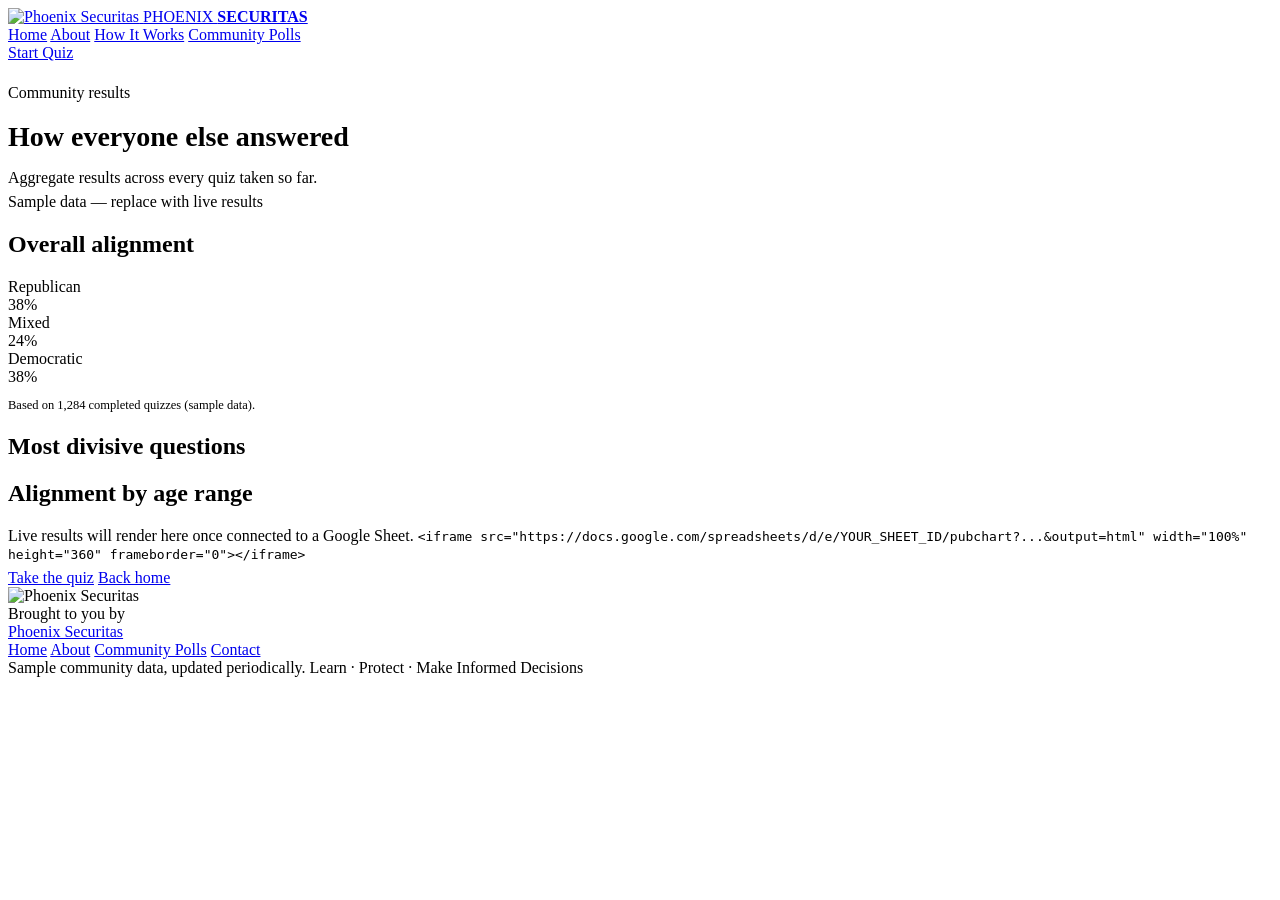
==== community.html @ d3b92b4b "Add files via upload" ====
<!DOCTYPE html>
<html lang="en">
<head>
<meta charset="UTF-8">
<meta name="viewport" content="width=device-width, initial-scale=1, viewport-fit=cover">
<title>Community Results — Guess Your Party</title>
<link rel="stylesheet" href="css/style.css">
</head>
<body>

<nav class="site-nav">
  <div class="nav-inner">
    <a href="index.html" class="nav-brand">
      <img src="assets/phoenix-mark.svg" class="nav-logo" alt="Phoenix Securitas">
      <span class="wordmark">PHOENIX <b>SECURITAS</b></span>
    </a>
    <div class="nav-links">
      <a href="index.html">Home</a>
      <a href="index.html#about">About</a>
      <a href="index.html#how-it-works">How It Works</a>
      <a href="community.html" class="active">Community Polls</a>
    </div>
    <a href="form.html" class="btn btn-primary nav-cta">Start Quiz</a>
  </div>
</nav>

<div class="shell">

  <div class="tri-rule" style="margin-top:22px;"></div>

  <main>
    <p class="eyebrow">Community results</p>
    <h1 style="font-size:28px;margin-bottom:10px;">How everyone else answered</h1>
    <p style="margin-bottom:6px;">Aggregate results across every quiz taken so far.</p>
    <span class="sample-tag">Sample data — replace with live results</span>

    <section class="section-block" style="margin-top:6px;">
      <h2>Overall alignment</h2>
      <div class="poll-row">
        <div class="bar-row">
          <div class="bar-label">Republican</div>
          <div class="bar-track"><div class="bar-fill r" style="width:38%;"></div></div>
          <div class="bar-pct">38%</div>
        </div>
        <div class="bar-row">
          <div class="bar-label">Mixed</div>
          <div class="bar-track"><div class="bar-fill m" style="width:24%;"></div></div>
          <div class="bar-pct">24%</div>
        </div>
        <div class="bar-row">
          <div class="bar-label">Democratic</div>
          <div class="bar-track"><div class="bar-fill d" style="width:38%;"></div></div>
          <div class="bar-pct">38%</div>
        </div>
      </div>
      <p style="font-size:12.5px;color:var(--slate);">Based on 1,284 completed quizzes (sample data).</p>
    </section>

    <section class="section-block">
      <h2>Most divisive questions</h2>
      <div id="divisive-list"></div>
    </section>

    <section class="section-block">
      <h2>Alignment by age range</h2>
      <div id="age-list"></div>
    </section>

    <div class="embed-slot">
      Live results will render here once connected to a Google Sheet.
      <code>&lt;iframe src="https://docs.google.com/spreadsheets/d/e/YOUR_SHEET_ID/pubchart?...&amp;output=html" width="100%" height="360" frameborder="0"&gt;&lt;/iframe&gt;</code>
    </div>

    <div class="cta-stack" style="margin-top:6px;">
      <a class="btn btn-primary" href="form.html">Take the quiz</a>
      <a class="btn btn-ghost" href="index.html">Back home</a>
    </div>
  </main>

</div>

<footer class="site-footer-full">
  <div class="footer-inner">
    <div class="footer-top">
      <div class="footer-brand">
        <img src="assets/phoenix-mark.svg" alt="Phoenix Securitas">
        <div class="footer-brand-text">Brought to you by<br><a href="https://tree.phoenixsecuritas.com">Phoenix Securitas</a></div>
      </div>
      <div class="footer-links">
        <a href="index.html">Home</a>
        <a href="index.html#about">About</a>
        <a href="community.html">Community Polls</a>
        <a href="https://tree.phoenixsecuritas.com">Contact</a>
      </div>
    </div>
    <div class="footer-bottom">
      <span>Sample community data, updated periodically.</span>
      <span class="footer-tagline">Learn · Protect · Make Informed Decisions</span>
    </div>
  </div>
</footer>

<script src="js/community.js"></script>
</body>
</html>
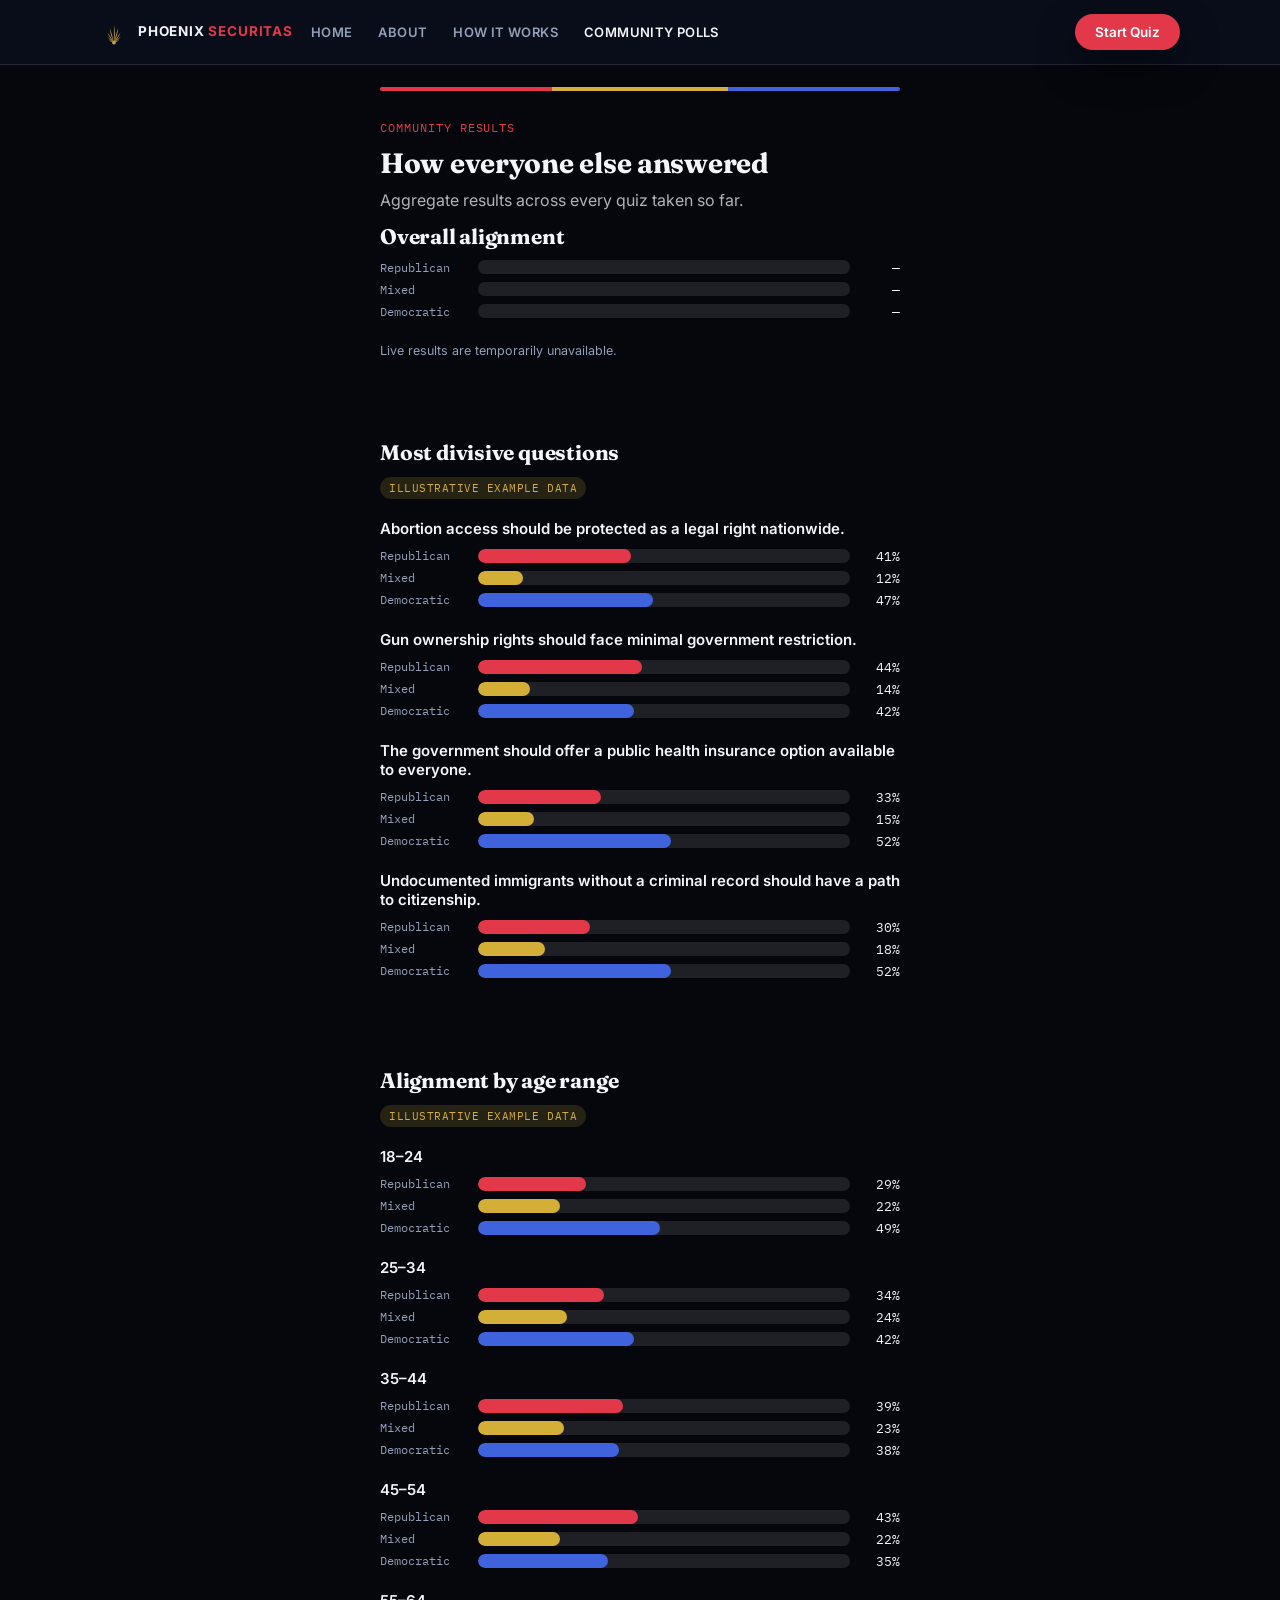
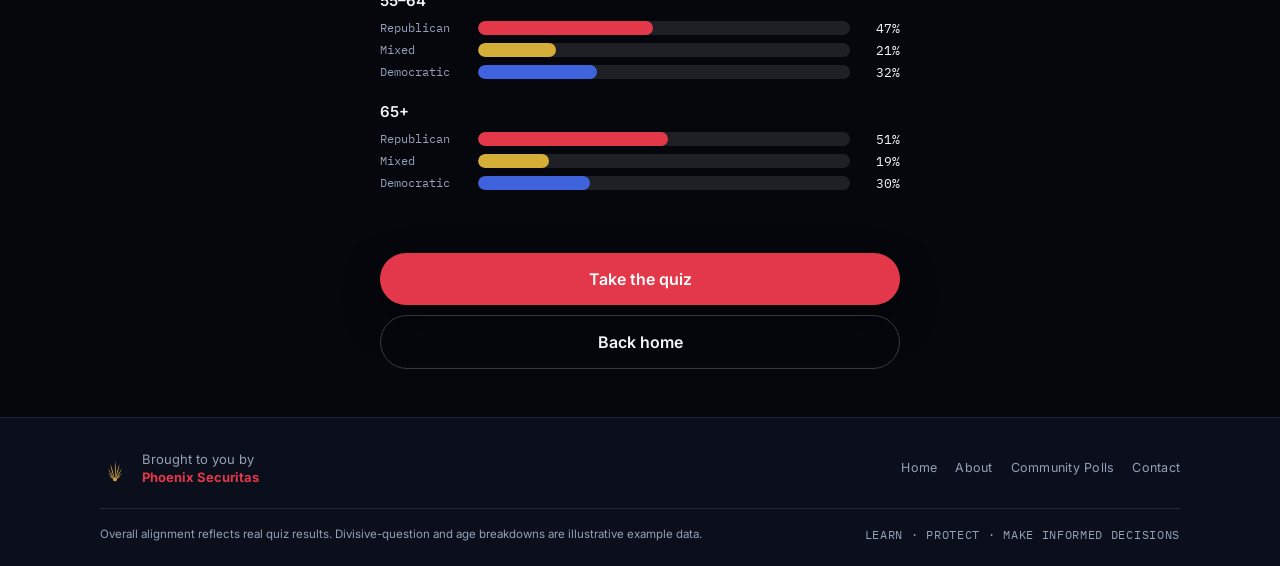
==== commit 567eea82: "Connect quiz results to Google Sheet backend Results page now POSTs each completed quiz's overall R/" ====
--- a/community.html
+++ b/community.html
@@ -32,44 +32,40 @@
     <p class="eyebrow">Community results</p>
     <h1 style="font-size:28px;margin-bottom:10px;">How everyone else answered</h1>
     <p style="margin-bottom:6px;">Aggregate results across every quiz taken so far.</p>
-    <span class="sample-tag">Sample data — replace with live results</span>
 
     <section class="section-block" style="margin-top:6px;">
       <h2>Overall alignment</h2>
       <div class="poll-row">
         <div class="bar-row">
           <div class="bar-label">Republican</div>
-          <div class="bar-track"><div class="bar-fill r" style="width:38%;"></div></div>
-          <div class="bar-pct">38%</div>
+          <div class="bar-track"><div class="bar-fill r" id="ov-bar-r" style="width:0%;"></div></div>
+          <div class="bar-pct" id="ov-pct-r">—</div>
         </div>
         <div class="bar-row">
           <div class="bar-label">Mixed</div>
-          <div class="bar-track"><div class="bar-fill m" style="width:24%;"></div></div>
-          <div class="bar-pct">24%</div>
+          <div class="bar-track"><div class="bar-fill m" id="ov-bar-m" style="width:0%;"></div></div>
+          <div class="bar-pct" id="ov-pct-m">—</div>
         </div>
         <div class="bar-row">
           <div class="bar-label">Democratic</div>
-          <div class="bar-track"><div class="bar-fill d" style="width:38%;"></div></div>
-          <div class="bar-pct">38%</div>
+          <div class="bar-track"><div class="bar-fill d" id="ov-bar-d" style="width:0%;"></div></div>
+          <div class="bar-pct" id="ov-pct-d">—</div>
         </div>
       </div>
-      <p style="font-size:12.5px;color:var(--slate);">Based on 1,284 completed quizzes (sample data).</p>
+      <p style="font-size:12.5px;color:var(--slate);" id="ov-count">Loading live results…</p>
     </section>
 
     <section class="section-block">
       <h2>Most divisive questions</h2>
+      <span class="sample-tag">Illustrative example data</span>
       <div id="divisive-list"></div>
     </section>
 
     <section class="section-block">
       <h2>Alignment by age range</h2>
+      <span class="sample-tag">Illustrative example data</span>
       <div id="age-list"></div>
     </section>
-
-    <div class="embed-slot">
-      Live results will render here once connected to a Google Sheet.
-      <code>&lt;iframe src="https://docs.google.com/spreadsheets/d/e/YOUR_SHEET_ID/pubchart?...&amp;output=html" width="100%" height="360" frameborder="0"&gt;&lt;/iframe&gt;</code>
-    </div>
 
     <div class="cta-stack" style="margin-top:6px;">
       <a class="btn btn-primary" href="form.html">Take the quiz</a>
@@ -94,7 +90,7 @@
       </div>
     </div>
     <div class="footer-bottom">
-      <span>Sample community data, updated periodically.</span>
+      <span>Overall alignment reflects real quiz results. Divisive-question and age breakdowns are illustrative example data.</span>
       <span class="footer-tagline">Learn · Protect · Make Informed Decisions</span>
     </div>
   </div>
--- a/css/style.css
+++ b/css/style.css
@@ -0,0 +1,1011 @@
+/* ==========================================================================
+   Guess Your Party — design tokens (dark theme)
+   Palette:
+     --bg         #05070D  page background, near-black navy
+     --bg-elev    #0B0F1C  nav / footer surface
+     --paper      #141B2C  card / input surface
+     --ink        #F4F5F9  primary text on dark
+     --slate      #93A0B8  secondary / muted text
+     --red        #E3384A  "Republican Alignment" accent
+     --blue       #3E63DD  "Democratic Alignment" accent
+     --gold       #D4AF37  civic accent (progress, marks)
+     --purple     #7C6FF0  fourth accent (community / people)
+   Type:
+     Display  — "Fraunces"       (ballot / document authority)
+     Body/UI  — "Inter"          (clean, small-size legibility)
+     Data     — "IBM Plex Mono"  (tallies, percentages, stats)
+   ========================================================================== */
+
+@import url('https://fonts.googleapis.com/css2?family=Fraunces:opsz,wght@9..144,400;9..144,600;9..144,700&family=Inter:wght@400;500;600;700&family=IBM+Plex+Mono:wght@500;600&display=swap');
+
+:root {
+  --bg: #05070D;
+  --bg-elev: #0B0F1C;
+  --paper: #141B2C;
+  --paper-2: #182034;
+  --ink: #F4F5F9;
+  --navy: #F4F5F9;          /* alias kept for legacy component rules — now means "ink" */
+  --navy-70: rgba(244, 245, 249, 0.72);
+  --on-accent: #FFFFFF;
+  --red: #E3384A;
+  --red-dim: rgba(227, 56, 74, 0.16);
+  --blue: #3E63DD;
+  --blue-dim: rgba(62, 99, 221, 0.16);
+  --gold: #D4AF37;
+  --gold-dim: rgba(212, 175, 55, 0.16);
+  --purple: #7C6FF0;
+  --parchment: var(--bg);   /* alias kept for legacy component rules */
+  --slate: #93A0B8;
+  --line: rgba(255, 255, 255, 0.10);
+  --line-strong: rgba(255, 255, 255, 0.20);
+  --shadow: 0 16px 40px rgba(0, 0, 0, 0.45);
+  --radius: 14px;
+  --max-w: 560px;
+  --max-w-wide: 1120px;
+}
+
+* { box-sizing: border-box; }
+
+html { -webkit-tap-highlight-color: transparent; }
+
+body {
+  margin: 0;
+  min-height: 100dvh;
+  background: var(--bg);
+  color: var(--ink);
+  font-family: 'Inter', system-ui, sans-serif;
+  -webkit-font-smoothing: antialiased;
+}
+
+h1, h2, h3, .display {
+  font-family: 'Fraunces', Georgia, serif;
+  letter-spacing: -0.01em;
+  line-height: 1.08;
+  margin: 0;
+  color: var(--ink);
+}
+
+.mono {
+  font-family: 'IBM Plex Mono', ui-monospace, monospace;
+}
+
+p { line-height: 1.55; color: var(--navy-70); margin: 0 0 1em; }
+
+a { color: inherit; }
+
+img, svg { max-width: 100%; display: block; }
+
+button, input, select { font-family: inherit; font-size: inherit; }
+
+/* Layout shell shared by every page's core flow (mobile-first quiz column) */
+.shell {
+  max-width: var(--max-w);
+  margin: 0 auto;
+  padding: 0 20px;
+  display: flex;
+  flex-direction: column;
+}
+
+main { flex: 1; display: flex; flex-direction: column; }
+
+.eyebrow {
+  font-family: 'IBM Plex Mono', monospace;
+  font-size: 12px;
+  letter-spacing: .08em;
+  text-transform: uppercase;
+  color: var(--red);
+  margin: 0 0 10px;
+}
+
+.step-tag {
+  font-family: 'IBM Plex Mono', monospace;
+  font-size: 11px;
+  letter-spacing: .06em;
+  text-transform: uppercase;
+  color: var(--slate);
+}
+
+/* Thin tri-color rule used as a page accent, echoes the ballot-meter */
+.tri-rule {
+  height: 4px;
+  border-radius: 4px;
+  background: linear-gradient(90deg, var(--red) 0%, var(--red) 33%, var(--gold) 33%, var(--gold) 67%, var(--blue) 67%, var(--blue) 100%);
+  margin: 24px 0 28px;
+}
+
+/* ---------- Site nav ---------- */
+.site-nav {
+  position: sticky;
+  top: 0;
+  z-index: 50;
+  background: rgba(11, 15, 28, 0.88);
+  backdrop-filter: blur(10px);
+  -webkit-backdrop-filter: blur(10px);
+  border-bottom: 1px solid var(--line);
+}
+.site-nav--overlay {
+  position: fixed;
+  left: 0;
+  right: 0;
+  background: rgba(5, 7, 13, 0.35);
+  border-bottom: 1px solid rgba(255, 255, 255, 0.08);
+}
+.site-nav--overlay .nav-links a { color: rgba(255, 255, 255, 0.85); }
+.site-nav--overlay .nav-links a:hover { color: #fff; }
+.nav-inner {
+  max-width: var(--max-w-wide);
+  margin: 0 auto;
+  padding: 14px 20px;
+  display: flex;
+  align-items: center;
+  gap: 18px;
+}
+.nav-brand {
+  display: flex;
+  align-items: center;
+  gap: 10px;
+  text-decoration: none;
+  flex: none;
+}
+.nav-logo { width: 28px; height: 28px; flex: none; }
+.nav-brand .wordmark {
+  font-family: 'Inter', sans-serif;
+  font-size: 13.5px;
+  font-weight: 700;
+  letter-spacing: 0.06em;
+  color: var(--ink);
+  line-height: 1.15;
+  white-space: nowrap;
+}
+.nav-brand .wordmark b { color: var(--red); font-weight: 700; }
+.nav-links {
+  display: flex;
+  align-items: center;
+  gap: 26px;
+  flex: 1;
+}
+.nav-links a {
+  font-size: 13px;
+  font-weight: 600;
+  letter-spacing: 0.03em;
+  text-transform: uppercase;
+  color: var(--slate);
+  text-decoration: none;
+  white-space: nowrap;
+  transition: color .12s ease;
+}
+.nav-links a:hover, .nav-links a.active { color: var(--ink); }
+.site-nav .nav-cta {
+  flex: none;
+  padding: 10px 20px;
+  font-size: 13.5px;
+  width: auto;
+}
+
+@media (max-width: 760px) {
+  .nav-links { display: none; }
+  .nav-inner { justify-content: space-between; }
+}
+
+/* ---------- Buttons ---------- */
+.btn {
+  display: inline-flex;
+  align-items: center;
+  justify-content: center;
+  gap: 8px;
+  border: none;
+  border-radius: 999px;
+  padding: 16px 26px;
+  font-weight: 600;
+  font-size: 16px;
+  cursor: pointer;
+  transition: transform .12s ease, box-shadow .12s ease, background .12s ease;
+  text-decoration: none;
+}
+.btn:active { transform: scale(0.97); }
+.btn:focus-visible { outline: 3px solid var(--gold); outline-offset: 2px; }
+
+.btn-primary {
+  background: var(--red);
+  color: var(--on-accent);
+  box-shadow: var(--shadow);
+  width: 100%;
+}
+.btn-primary:hover { box-shadow: 0 14px 34px rgba(227,56,74,0.30); background: #EF4657; }
+
+.btn-ghost {
+  background: transparent;
+  color: var(--ink);
+  border: 1.5px solid var(--line-strong);
+  width: 100%;
+}
+.btn-ghost:hover { border-color: var(--ink); }
+
+.btn-link {
+  background: none;
+  border: none;
+  color: var(--slate);
+  font-size: 14px;
+  text-decoration: underline;
+  padding: 8px;
+}
+
+/* ---------- Landing page ---------- */
+/* ---------- Video hero ---------- */
+.hero-video {
+  position: relative;
+  width: 100vw;
+  margin-left: calc(-50vw + 50%);
+  margin-right: calc(-50vw + 50%);
+  height: 80vh;
+  height: 80dvh;
+  min-height: 480px;
+  overflow: hidden;
+  display: flex;
+  align-items: center;
+  justify-content: center;
+}
+
+.hero-video-bg {
+  position: absolute;
+  top: 50%;
+  left: 50%;
+  min-width: 100%;
+  min-height: 100%;
+  width: auto;
+  height: auto;
+  transform: translate(-50%, -50%);
+  object-fit: cover;
+  z-index: 0;
+}
+
+.hero-video-overlay {
+  position: absolute;
+  inset: 0;
+  background: rgba(0, 0, 0, 0.55);
+  z-index: 1;
+}
+
+.hero-video-content {
+  position: relative;
+  z-index: 2;
+  text-align: center;
+  color: #fff;
+  padding: 0 24px;
+  max-width: 640px;
+}
+
+.hero-video-eyebrow {
+  font-family: 'IBM Plex Mono', monospace;
+  font-size: 12px;
+  letter-spacing: .1em;
+  text-transform: uppercase;
+  color: var(--red);
+  margin: 0 0 14px;
+}
+
+.hero-video-title {
+  font-size: clamp(40px, 12vw, 68px);
+  line-height: 1.02;
+  letter-spacing: 0.5px;
+  margin: 0 0 18px;
+  color: #fff;
+  text-shadow: 0 2px 18px rgba(0, 0, 0, 0.5);
+}
+
+.hero-video-title span {
+  color: var(--red);
+  display: block;
+}
+
+.hero-video-tagline {
+  font-size: clamp(16px, 3.6vw, 20px);
+  line-height: 1.5;
+  color: #E7E9F2;
+  margin: 0 0 30px;
+  text-shadow: 0 1px 10px rgba(0, 0, 0, 0.4);
+}
+
+.btn-hero {
+  display: inline-block;
+  font-size: 18px;
+  padding: 16px 40px;
+  margin-bottom: 18px;
+}
+
+.hero-video-footer {
+  font-size: 12px;
+  letter-spacing: 0.2px;
+  color: rgba(255, 255, 255, 0.55);
+  margin: 0;
+}
+
+.hero-video-footer a {
+  color: rgba(255, 255, 255, 0.75);
+  text-decoration: underline;
+  text-decoration-color: rgba(255, 255, 255, 0.35);
+  text-underline-offset: 2px;
+  transition: color 0.15s ease;
+}
+
+.hero-video-footer a:hover {
+  color: #fff;
+  text-decoration-color: rgba(255, 255, 255, 0.7);
+}
+
+.hero-secondary {
+  padding: 48px 0 8px;
+}
+
+.hero {
+  padding: 6vh 0 40px;
+  flex: 1;
+  display: flex;
+  flex-direction: column;
+  justify-content: center;
+}
+
+.hero h1 {
+  font-size: clamp(38px, 11vw, 52px);
+  margin-bottom: 14px;
+}
+
+.hero .lede {
+  font-size: 19px;
+  color: var(--ink);
+  font-weight: 500;
+  margin-bottom: 6px;
+}
+
+.hero .sub {
+  font-size: 16px;
+  color: var(--navy-70);
+  margin-bottom: 30px;
+  max-width: 46ch;
+}
+
+.stat-strip {
+  display: flex;
+  gap: 22px;
+  margin: 6px 0 34px;
+  padding: 16px 0;
+  border-top: 1px solid var(--line);
+  border-bottom: 1px solid var(--line);
+}
+.stat-strip div { flex: 1; }
+.stat-strip .num {
+  font-family: 'IBM Plex Mono', monospace;
+  font-weight: 600;
+  font-size: 20px;
+  color: var(--ink);
+}
+.stat-strip .lab {
+  font-size: 12px;
+  color: var(--slate);
+}
+
+.cta-stack { display: flex; flex-direction: column; gap: 10px; margin-bottom: 8px; }
+
+.tiny-note {
+  font-size: 13px;
+  color: var(--slate);
+  text-align: center;
+  margin-top: 4px;
+}
+
+/* ---------- Feature icon grid (Fair & Balanced / See Your Alignment / etc.) ---------- */
+.feature-section { padding: 8px 0 44px; }
+.feature-grid {
+  display: grid;
+  grid-template-columns: 1fr;
+  gap: 14px;
+}
+.feature-card {
+  background: var(--paper);
+  border: 1px solid var(--line);
+  border-radius: var(--radius);
+  padding: 24px 20px;
+  text-align: center;
+}
+.feature-icon {
+  width: 48px; height: 48px;
+  border-radius: 50%;
+  display: flex; align-items: center; justify-content: center;
+  margin: 0 auto 16px;
+  border: 1.5px solid currentColor;
+}
+.feature-icon svg { width: 22px; height: 22px; }
+.feature-card.c-red .feature-icon { color: var(--red); }
+.feature-card.c-blue .feature-icon { color: var(--blue); }
+.feature-card.c-ink .feature-icon { color: var(--ink); }
+.feature-card.c-purple .feature-icon { color: var(--purple); }
+.feature-card h3 {
+  font-family: 'Inter', sans-serif;
+  font-size: 14px;
+  font-weight: 700;
+  letter-spacing: 0.04em;
+  text-transform: uppercase;
+  color: var(--ink);
+  margin-bottom: 10px;
+}
+.feature-card p { font-size: 13.5px; margin: 0; }
+
+@media (min-width: 620px) {
+  .feature-grid { grid-template-columns: 1fr 1fr; }
+}
+
+/* ---------- About / How it works sections ---------- */
+.content-section { padding: 8px 0 44px; scroll-margin-top: 90px; }
+.content-section h2 {
+  font-size: 24px;
+  margin-bottom: 14px;
+}
+.how-steps {
+  display: flex;
+  flex-direction: column;
+  gap: 14px;
+  margin-top: 18px;
+}
+.how-step {
+  display: flex;
+  gap: 14px;
+  align-items: flex-start;
+  background: var(--paper);
+  border: 1px solid var(--line);
+  border-radius: var(--radius);
+  padding: 16px 18px;
+}
+.how-step .n {
+  font-family: 'IBM Plex Mono', monospace;
+  font-weight: 600;
+  font-size: 15px;
+  color: var(--red);
+  border: 1.5px solid var(--red);
+  border-radius: 50%;
+  width: 30px; height: 30px;
+  flex: none;
+  display: flex; align-items: center; justify-content: center;
+}
+.how-step h4 { font-family: 'Inter', sans-serif; font-size: 15px; font-weight: 700; margin: 0 0 4px; color: var(--ink); }
+.how-step p { font-size: 13.5px; margin: 0; }
+
+/* ---------- Site footer ---------- */
+.site-footer-full {
+  background: var(--bg-elev);
+  border-top: 1px solid var(--line);
+  margin-top: 40px;
+}
+.footer-inner {
+  max-width: var(--max-w-wide);
+  margin: 0 auto;
+  padding: 32px 20px 24px;
+}
+.footer-top {
+  display: flex;
+  flex-wrap: wrap;
+  align-items: center;
+  justify-content: space-between;
+  gap: 18px;
+  padding-bottom: 22px;
+  border-bottom: 1px solid var(--line);
+}
+.footer-brand {
+  display: flex;
+  align-items: center;
+  gap: 12px;
+}
+.footer-brand img { width: 30px; height: 30px; flex: none; }
+.footer-brand-text { font-size: 13px; color: var(--slate); line-height: 1.4; }
+.footer-brand-text a { color: var(--red); font-weight: 700; text-decoration: none; }
+.footer-brand-text a:hover { text-decoration: underline; }
+.footer-links {
+  display: flex;
+  flex-wrap: wrap;
+  gap: 18px;
+}
+.footer-links a {
+  font-size: 12.5px;
+  color: var(--slate);
+  text-decoration: none;
+  letter-spacing: 0.02em;
+}
+.footer-links a:hover { color: var(--ink); }
+.footer-bottom {
+  display: flex;
+  flex-wrap: wrap;
+  justify-content: space-between;
+  align-items: center;
+  gap: 10px;
+  padding-top: 18px;
+  font-size: 11.5px;
+  color: var(--slate);
+}
+.footer-tagline {
+  font-family: 'IBM Plex Mono', monospace;
+  letter-spacing: 0.06em;
+  text-transform: uppercase;
+}
+
+/* legacy simple footer (kept for any page that hasn't adopted footer-full) */
+footer.site-footer {
+  padding: 22px 0 30px;
+  font-size: 12.5px;
+  color: var(--slate);
+  text-align: center;
+}
+footer.site-footer a { color: var(--gold); text-decoration: underline; }
+
+/* ---------- Form page ---------- */
+.field {
+  margin-bottom: 18px;
+}
+.field label {
+  display: block;
+  font-size: 13px;
+  font-weight: 600;
+  margin-bottom: 7px;
+  color: var(--ink);
+}
+.field .optional {
+  color: var(--slate);
+  font-weight: 400;
+}
+.field input, .field select {
+  width: 100%;
+  padding: 14px 15px;
+  border-radius: 10px;
+  border: 1.5px solid var(--line);
+  background: var(--paper);
+  color: var(--ink);
+}
+.field input:focus, .field select:focus {
+  outline: none;
+  border-color: var(--red);
+}
+.field.error input, .field.error select { border-color: var(--red); }
+.field .err-msg {
+  display: none;
+  color: var(--red);
+  font-size: 12.5px;
+  margin-top: 6px;
+}
+.field.error .err-msg { display: block; }
+
+.form-card {
+  background: var(--paper);
+  border: 1px solid var(--line);
+  border-radius: var(--radius);
+  padding: 22px 20px 8px;
+  box-shadow: var(--shadow);
+  margin-bottom: 18px;
+}
+
+.privacy-note {
+  font-size: 12.5px;
+  color: var(--slate);
+  margin: 6px 0 24px;
+  line-height: 1.5;
+}
+
+/* ---------- Quiz ---------- */
+.progress-track {
+  height: 6px;
+  border-radius: 6px;
+  background: var(--line);
+  overflow: hidden;
+  margin-bottom: 6px;
+}
+.progress-fill {
+  height: 100%;
+  background: linear-gradient(90deg, var(--red), var(--gold), var(--blue));
+  border-radius: 6px;
+  transition: width .35s ease;
+  width: 0%;
+}
+.progress-meta {
+  display: flex;
+  justify-content: space-between;
+  font-family: 'IBM Plex Mono', monospace;
+  font-size: 11.5px;
+  color: var(--slate);
+  margin-bottom: 30px;
+}
+
+.quiz-stage {
+  flex: 1;
+  display: flex;
+  flex-direction: column;
+  justify-content: center;
+  min-height: 46vh;
+}
+
+.q-category {
+  font-family: 'IBM Plex Mono', monospace;
+  font-size: 12px;
+  letter-spacing: .06em;
+  text-transform: uppercase;
+  color: var(--gold);
+  margin-bottom: 12px;
+}
+
+.q-text {
+  font-size: clamp(23px, 6.5vw, 30px);
+  margin-bottom: 40px;
+}
+
+.answers {
+  display: flex;
+  flex-direction: column;
+  gap: 12px;
+  margin-bottom: 18px;
+}
+
+.ans-btn {
+  width: 100%;
+  text-align: left;
+  padding: 18px 20px;
+  border-radius: var(--radius);
+  border: 1.5px solid var(--line);
+  background: var(--paper);
+  font-size: 17px;
+  font-weight: 600;
+  color: var(--ink);
+  display: flex;
+  align-items: center;
+  justify-content: space-between;
+  cursor: pointer;
+  transition: border-color .12s ease, background .12s ease, transform .08s ease;
+}
+.ans-btn:active { transform: scale(0.985); }
+.ans-btn:focus-visible { outline: 3px solid var(--gold); outline-offset: 2px; }
+.ans-btn .k { color: var(--slate); font-size: 13px; font-weight: 500; font-family: 'IBM Plex Mono', monospace; }
+
+.ans-btn[data-a="yes"]:hover, .ans-btn[data-a="yes"].picked { border-color: var(--blue); background: var(--blue-dim); }
+.ans-btn[data-a="no"]:hover, .ans-btn[data-a="no"].picked { border-color: var(--red); background: var(--red-dim); }
+.ans-btn[data-a="unsure"]:hover, .ans-btn[data-a="unsure"].picked { border-color: var(--gold); background: var(--gold-dim); }
+
+.quiz-footer {
+  display: flex;
+  justify-content: space-between;
+  align-items: center;
+  padding: 10px 0 26px;
+}
+
+/* ---------- Results ---------- */
+.result-lead {
+  text-align: center;
+  padding: 4px 0 8px;
+}
+.result-lead .eyebrow { justify-content: center; text-align: center; }
+.result-lead h1 { font-size: clamp(28px, 8vw, 36px); margin-bottom: 6px; }
+
+/* Signature element: the Ballot Meter */
+.ballot-meter {
+  margin: 26px 0 8px;
+}
+.meter-track {
+  position: relative;
+  height: 46px;
+  border-radius: 999px;
+  overflow: hidden;
+  display: flex;
+  box-shadow: var(--shadow);
+}
+.meter-seg { height: 100%; }
+.meter-seg.r { background: var(--red); }
+.meter-seg.m { background: var(--gold); }
+.meter-seg.d { background: var(--blue); }
+.meter-pin {
+  position: absolute;
+  top: -8px;
+  width: 3px;
+  height: 62px;
+  background: var(--ink);
+  border-radius: 3px;
+  transform: translateX(-50%);
+}
+.meter-pin::after {
+  content: '';
+  position: absolute;
+  top: -6px; left: 50%;
+  width: 12px; height: 12px;
+  background: var(--ink);
+  border: 2px solid var(--bg);
+  border-radius: 50%;
+  transform: translateX(-50%);
+}
+.meter-labels {
+  display: flex;
+  justify-content: space-between;
+  font-family: 'IBM Plex Mono', monospace;
+  font-size: 11.5px;
+  color: var(--slate);
+  margin-top: 10px;
+}
+
+.score-cards {
+  display: grid;
+  grid-template-columns: 1fr 1fr 1fr;
+  gap: 10px;
+  margin: 26px 0 8px;
+}
+.score-card {
+  background: var(--paper);
+  border: 1px solid var(--line);
+  border-radius: var(--radius);
+  padding: 14px 10px;
+  text-align: center;
+}
+.score-card .pct {
+  font-family: 'IBM Plex Mono', monospace;
+  font-weight: 600;
+  font-size: 22px;
+}
+.score-card .lab {
+  font-size: 11px;
+  color: var(--slate);
+  margin-top: 4px;
+  text-transform: uppercase;
+  letter-spacing: .04em;
+}
+.score-card.r .pct { color: var(--red); }
+.score-card.d .pct { color: var(--blue); }
+.score-card.m .pct { color: var(--gold); }
+
+.section-block {
+  margin: 34px 0;
+}
+.section-block h2 {
+  font-size: 21px;
+  margin-bottom: 12px;
+}
+
+.driver-list {
+  list-style: none;
+  margin: 0; padding: 0;
+  display: flex;
+  flex-direction: column;
+  gap: 10px;
+}
+.driver-list li {
+  background: var(--paper);
+  border: 1px solid var(--line);
+  border-left: 4px solid var(--slate);
+  border-radius: 10px;
+  padding: 12px 14px;
+  font-size: 14.5px;
+  color: var(--ink);
+}
+.driver-list li.r { border-left-color: var(--red); }
+.driver-list li.d { border-left-color: var(--blue); }
+.driver-list li .tag {
+  display: inline-block;
+  font-family: 'IBM Plex Mono', monospace;
+  font-size: 10.5px;
+  text-transform: uppercase;
+  letter-spacing: .05em;
+  margin-bottom: 4px;
+  color: var(--slate);
+}
+
+.platform-card {
+  background: var(--paper);
+  border: 1px solid var(--line);
+  border-radius: var(--radius);
+  padding: 18px 18px 4px;
+}
+
+.impact-table {
+  width: 100%;
+  border-collapse: collapse;
+  font-size: 14px;
+}
+.impact-table th {
+  text-align: left;
+  font-family: 'IBM Plex Mono', monospace;
+  font-size: 11px;
+  text-transform: uppercase;
+  color: var(--slate);
+  padding: 8px 8px;
+  border-bottom: 1px solid var(--line);
+}
+.impact-table td {
+  padding: 10px 8px;
+  border-bottom: 1px solid var(--line);
+  vertical-align: top;
+  color: var(--navy-70);
+}
+.impact-table td:first-child { font-weight: 600; color: var(--ink); white-space: nowrap; }
+
+.tradeoff-grid {
+  display: grid;
+  gap: 12px;
+}
+.tradeoff-card {
+  background: var(--paper);
+  border: 1px solid var(--line);
+  border-radius: 12px;
+  padding: 14px 16px;
+}
+.tradeoff-card h3 {
+  font-family: 'Inter', sans-serif;
+  font-size: 14.5px;
+  font-weight: 700;
+  margin-bottom: 4px;
+  color: var(--ink);
+}
+.tradeoff-card .benefit { color: var(--blue); }
+.tradeoff-card .tradeoff { color: var(--red); }
+.tradeoff-card p { font-size: 13.5px; margin-bottom: 6px; }
+.q-explain { color: var(--slate); font-style: italic; }
+
+.breakdown-toggle {
+  width: 100%;
+  display: flex;
+  align-items: center;
+  justify-content: space-between;
+  gap: 10px;
+  background: var(--paper);
+  border: 1px solid var(--line);
+  border-radius: var(--radius);
+  padding: 14px 16px;
+  font-family: 'Inter', sans-serif;
+  font-size: 14px;
+  font-weight: 600;
+  color: var(--ink);
+  cursor: pointer;
+  text-align: left;
+}
+.breakdown-toggle:hover { border-color: var(--line-strong); }
+.breakdown-toggle .chevron { transition: transform 0.15s ease; color: var(--slate); }
+.breakdown-toggle.open .chevron { transform: rotate(180deg); }
+
+.breakdown-panel { margin-top: 12px; }
+.breakdown-item {
+  background: var(--paper);
+  border: 1px solid var(--line);
+  border-radius: 12px;
+  padding: 14px 16px;
+  margin-bottom: 10px;
+}
+.breakdown-head {
+  display: flex;
+  align-items: center;
+  justify-content: space-between;
+  gap: 10px;
+  margin-bottom: 6px;
+}
+.breakdown-head .tag {
+  font-family: 'IBM Plex Mono', monospace;
+  font-size: 10.5px;
+  text-transform: uppercase;
+  letter-spacing: 0.4px;
+  color: var(--slate);
+}
+.breakdown-answer {
+  font-size: 12px;
+  font-weight: 600;
+  color: var(--ink);
+  white-space: nowrap;
+}
+.breakdown-q {
+  font-weight: 600;
+  color: var(--ink);
+  font-size: 14.5px;
+  margin-bottom: 6px;
+}
+.breakdown-impact {
+  font-size: 12.5px;
+  color: var(--slate);
+  margin-top: 8px;
+  margin-bottom: 0;
+}
+
+.disclaimer {
+  font-size: 12.5px;
+  color: var(--slate);
+  background: rgba(212,175,55,0.10);
+  border: 1px solid rgba(212,175,55,0.35);
+  border-radius: 10px;
+  padding: 12px 14px;
+  margin: 30px 0;
+}
+
+.result-actions {
+  display: flex;
+  flex-direction: column;
+  gap: 10px;
+  margin: 10px 0 20px;
+}
+
+/* ---------- Community page ---------- */
+.poll-row {
+  margin-bottom: 22px;
+}
+.poll-row .q {
+  font-weight: 600;
+  font-size: 15px;
+  margin-bottom: 10px;
+  color: var(--ink);
+}
+.bar-row {
+  display: flex;
+  align-items: center;
+  gap: 10px;
+  margin-bottom: 6px;
+}
+.bar-label {
+  width: 88px;
+  flex: none;
+  font-size: 12px;
+  color: var(--slate);
+  font-family: 'IBM Plex Mono', monospace;
+}
+.bar-track {
+  flex: 1;
+  height: 14px;
+  border-radius: 8px;
+  background: var(--line);
+  overflow: hidden;
+}
+.bar-fill { height: 100%; border-radius: 8px; }
+.bar-fill.r { background: var(--red); }
+.bar-fill.d { background: var(--blue); }
+.bar-fill.m { background: var(--gold); }
+.bar-pct {
+  width: 40px;
+  flex: none;
+  font-family: 'IBM Plex Mono', monospace;
+  font-size: 12.5px;
+  text-align: right;
+  color: var(--ink);
+}
+
+.embed-slot {
+  border: 1.5px dashed var(--line);
+  border-radius: var(--radius);
+  padding: 26px 18px;
+  text-align: center;
+  color: var(--slate);
+  font-size: 13px;
+  margin: 30px 0;
+}
+.embed-slot code {
+  display: block;
+  margin-top: 10px;
+  background: var(--bg);
+  color: #B9C6E8;
+  padding: 10px 12px;
+  border-radius: 8px;
+  font-size: 11.5px;
+  overflow-x: auto;
+  text-align: left;
+  border: 1px solid var(--line);
+}
+
+.sample-tag {
+  display: inline-block;
+  font-family: 'IBM Plex Mono', monospace;
+  font-size: 10.5px;
+  text-transform: uppercase;
+  letter-spacing: .05em;
+  background: var(--gold-dim);
+  color: var(--gold);
+  padding: 4px 9px;
+  border-radius: 999px;
+  margin-bottom: 20px;
+}
+
+/* ---------- Utility ---------- */
+.center { text-align: center; }
+.mt-0 { margin-top: 0; }
+.hidden { display: none !important; }
+
+@media (min-width: 640px) {
+  .hero h1 { font-size: 56px; }
+  .form-card { padding: 30px 30px 10px; }
+}
+
+@media (prefers-reduced-motion: reduce) {
+  * { transition: none !important; animation: none !important; }
+}
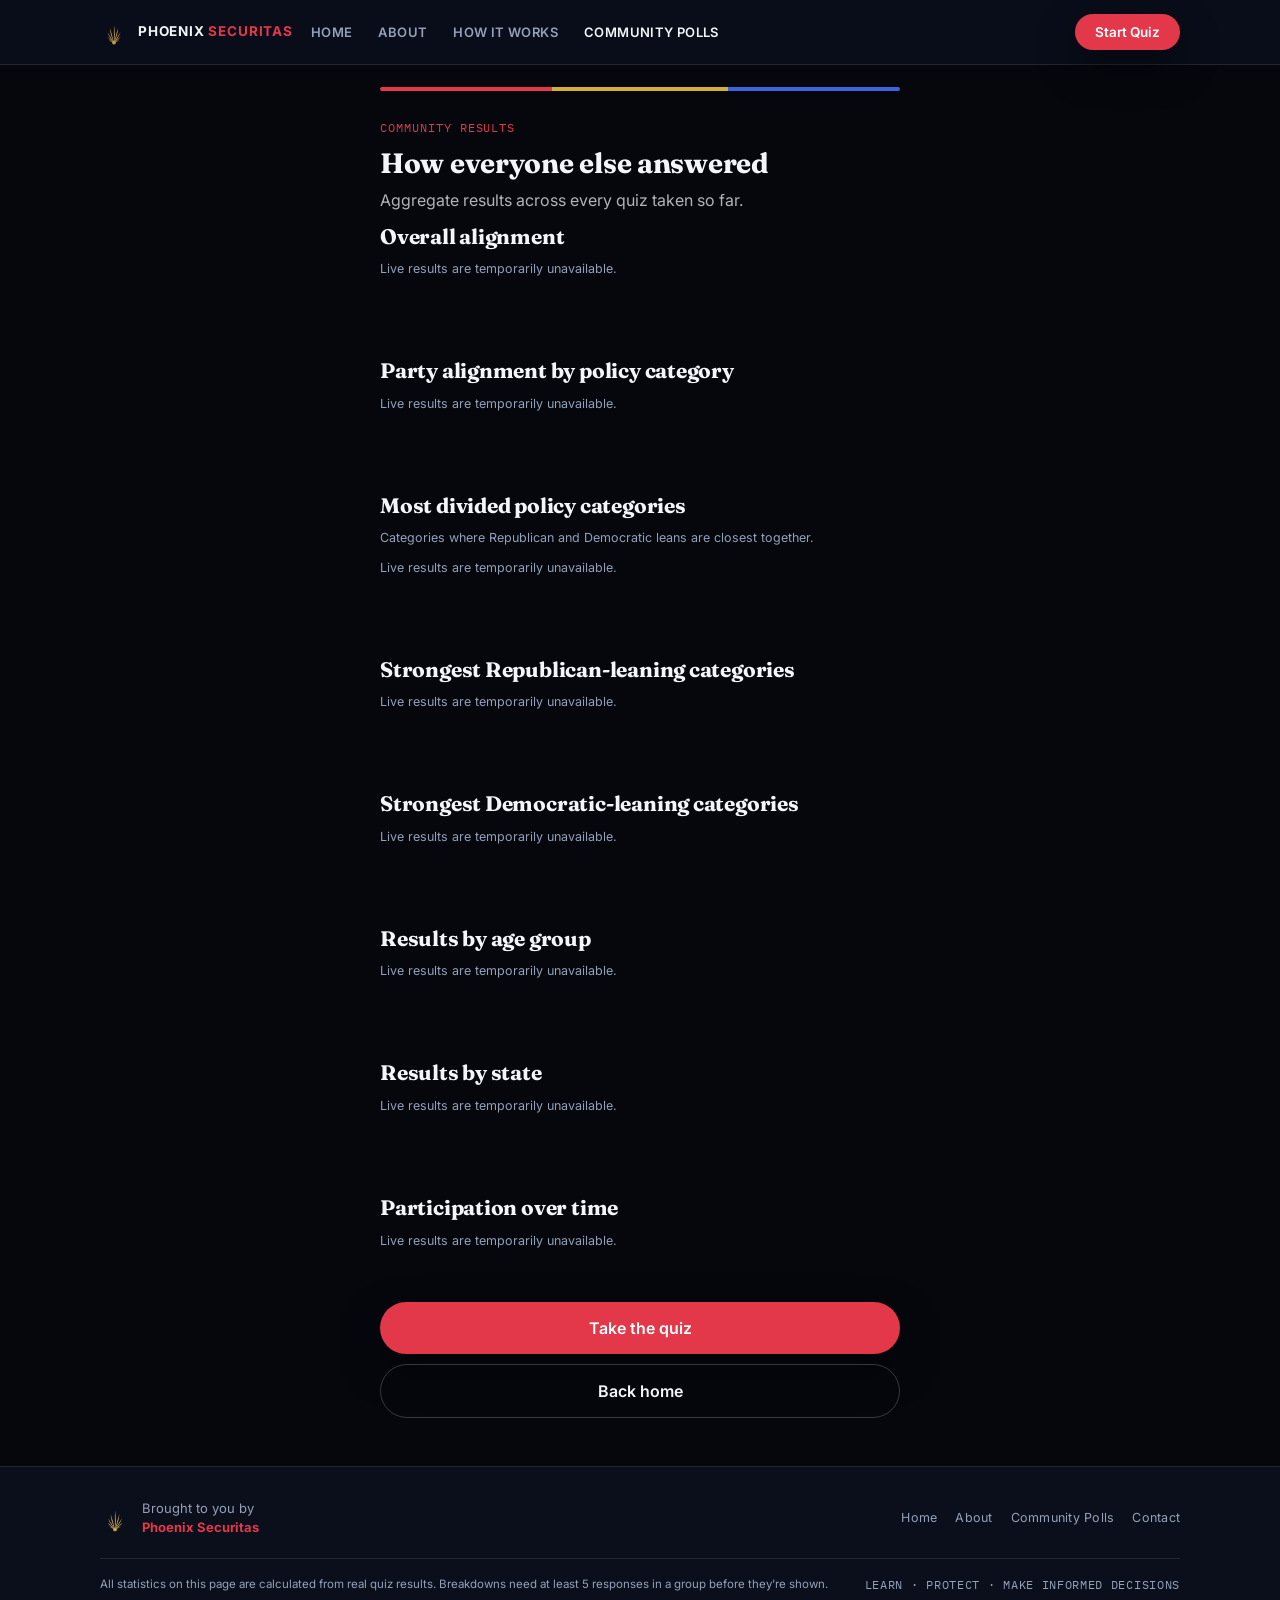
==== commit bef8016e: "Expand quiz results into full community analytics Results now capture email, name, marketing opt-in," ====
--- a/community.html
+++ b/community.html
@@ -35,36 +35,43 @@
 
     <section class="section-block" style="margin-top:6px;">
       <h2>Overall alignment</h2>
-      <div class="poll-row">
-        <div class="bar-row">
-          <div class="bar-label">Republican</div>
-          <div class="bar-track"><div class="bar-fill r" id="ov-bar-r" style="width:0%;"></div></div>
-          <div class="bar-pct" id="ov-pct-r">—</div>
-        </div>
-        <div class="bar-row">
-          <div class="bar-label">Mixed</div>
-          <div class="bar-track"><div class="bar-fill m" id="ov-bar-m" style="width:0%;"></div></div>
-          <div class="bar-pct" id="ov-pct-m">—</div>
-        </div>
-        <div class="bar-row">
-          <div class="bar-label">Democratic</div>
-          <div class="bar-track"><div class="bar-fill d" id="ov-bar-d" style="width:0%;"></div></div>
-          <div class="bar-pct" id="ov-pct-d">—</div>
-        </div>
-      </div>
-      <p style="font-size:12.5px;color:var(--slate);" id="ov-count">Loading live results…</p>
+      <div id="overall-block">Loading live results…</div>
     </section>
 
     <section class="section-block">
-      <h2>Most divisive questions</h2>
-      <span class="sample-tag">Illustrative example data</span>
-      <div id="divisive-list"></div>
+      <h2>Party alignment by policy category</h2>
+      <div id="category-list">Loading…</div>
     </section>
 
     <section class="section-block">
-      <h2>Alignment by age range</h2>
-      <span class="sample-tag">Illustrative example data</span>
-      <div id="age-list"></div>
+      <h2>Most divided policy categories</h2>
+      <p style="font-size:12.5px;color:var(--slate);margin-bottom:10px;">Categories where Republican and Democratic leans are closest together.</p>
+      <div id="most-divided-list">Loading…</div>
+    </section>
+
+    <section class="section-block">
+      <h2>Strongest Republican-leaning categories</h2>
+      <div id="strongest-r-list">Loading…</div>
+    </section>
+
+    <section class="section-block">
+      <h2>Strongest Democratic-leaning categories</h2>
+      <div id="strongest-d-list">Loading…</div>
+    </section>
+
+    <section class="section-block">
+      <h2>Results by age group</h2>
+      <div id="age-list">Loading…</div>
+    </section>
+
+    <section class="section-block">
+      <h2>Results by state</h2>
+      <div id="state-list">Loading…</div>
+    </section>
+
+    <section class="section-block">
+      <h2>Participation over time</h2>
+      <div id="trends-block">Loading…</div>
     </section>
 
     <div class="cta-stack" style="margin-top:6px;">
@@ -90,7 +97,7 @@
       </div>
     </div>
     <div class="footer-bottom">
-      <span>Overall alignment reflects real quiz results. Divisive-question and age breakdowns are illustrative example data.</span>
+      <span>All statistics on this page are calculated from real quiz results. Breakdowns need at least 5 responses in a group before they're shown.</span>
       <span class="footer-tagline">Learn · Protect · Make Informed Decisions</span>
     </div>
   </div>
--- a/css/style.css
+++ b/css/style.css
@@ -570,6 +570,24 @@
   margin-top: 6px;
 }
 .field.error .err-msg { display: block; }
+.field-checkbox label {
+  display: flex;
+  align-items: center;
+  gap: 10px;
+  min-height: 44px;
+  font-size: 13.5px;
+  font-weight: 400;
+  color: var(--slate);
+  cursor: pointer;
+}
+.field-checkbox input[type="checkbox"] {
+  width: 20px;
+  height: 20px;
+  flex: none;
+  padding: 0;
+  accent-color: var(--red);
+  cursor: pointer;
+}
 
 .form-card {
   background: var(--paper);
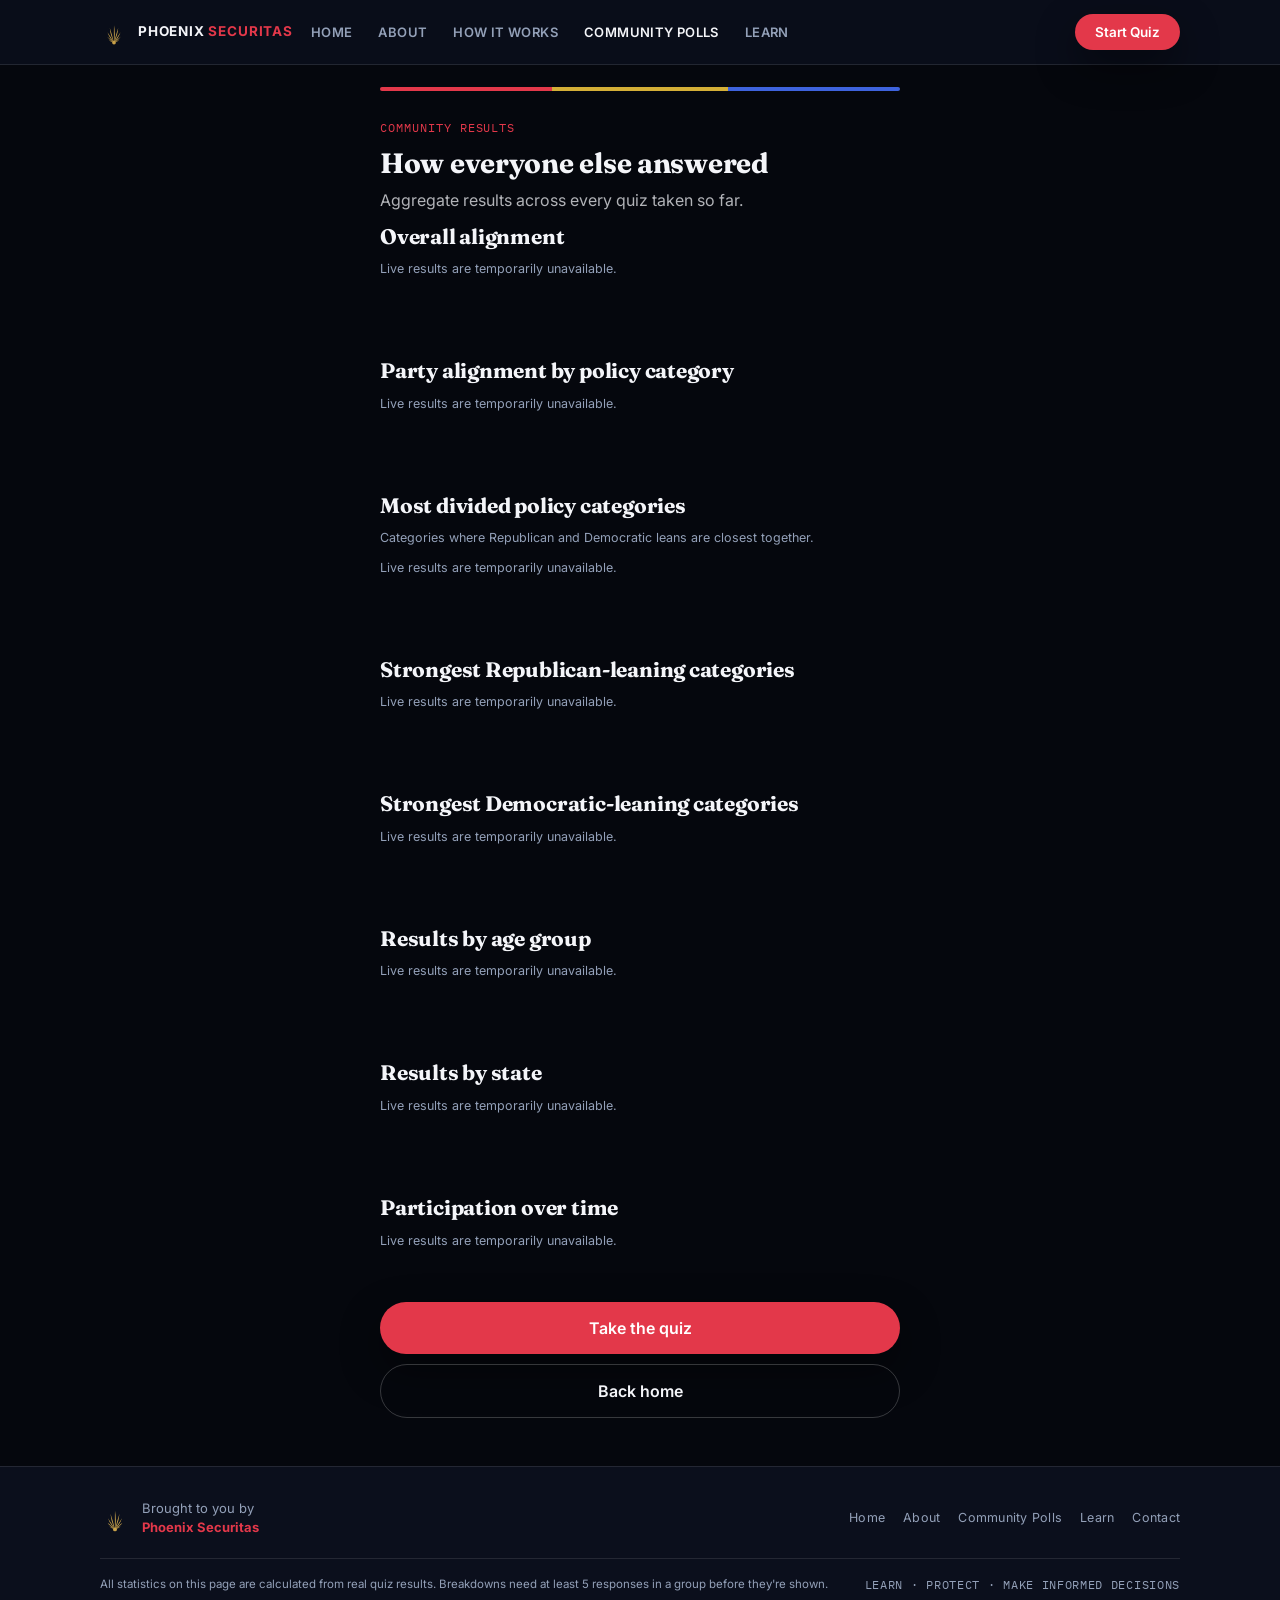
==== commit 26f31135: "Add Learn nav link to freedomsfighter.com Cross-promotes Freeman Lexicon alongside Community Polls i" ====
--- a/community.html
+++ b/community.html
@@ -19,6 +19,7 @@
       <a href="index.html#about">About</a>
       <a href="index.html#how-it-works">How It Works</a>
       <a href="community.html" class="active">Community Polls</a>
+    <a href="https://www.freedomsfighter.com/">Learn</a>
     </div>
     <a href="form.html" class="btn btn-primary nav-cta">Start Quiz</a>
   </div>
@@ -93,6 +94,7 @@
         <a href="index.html">Home</a>
         <a href="index.html#about">About</a>
         <a href="community.html">Community Polls</a>
+        <a href="https://www.freedomsfighter.com/">Learn</a>
         <a href="https://tree.phoenixsecuritas.com">Contact</a>
       </div>
     </div>
